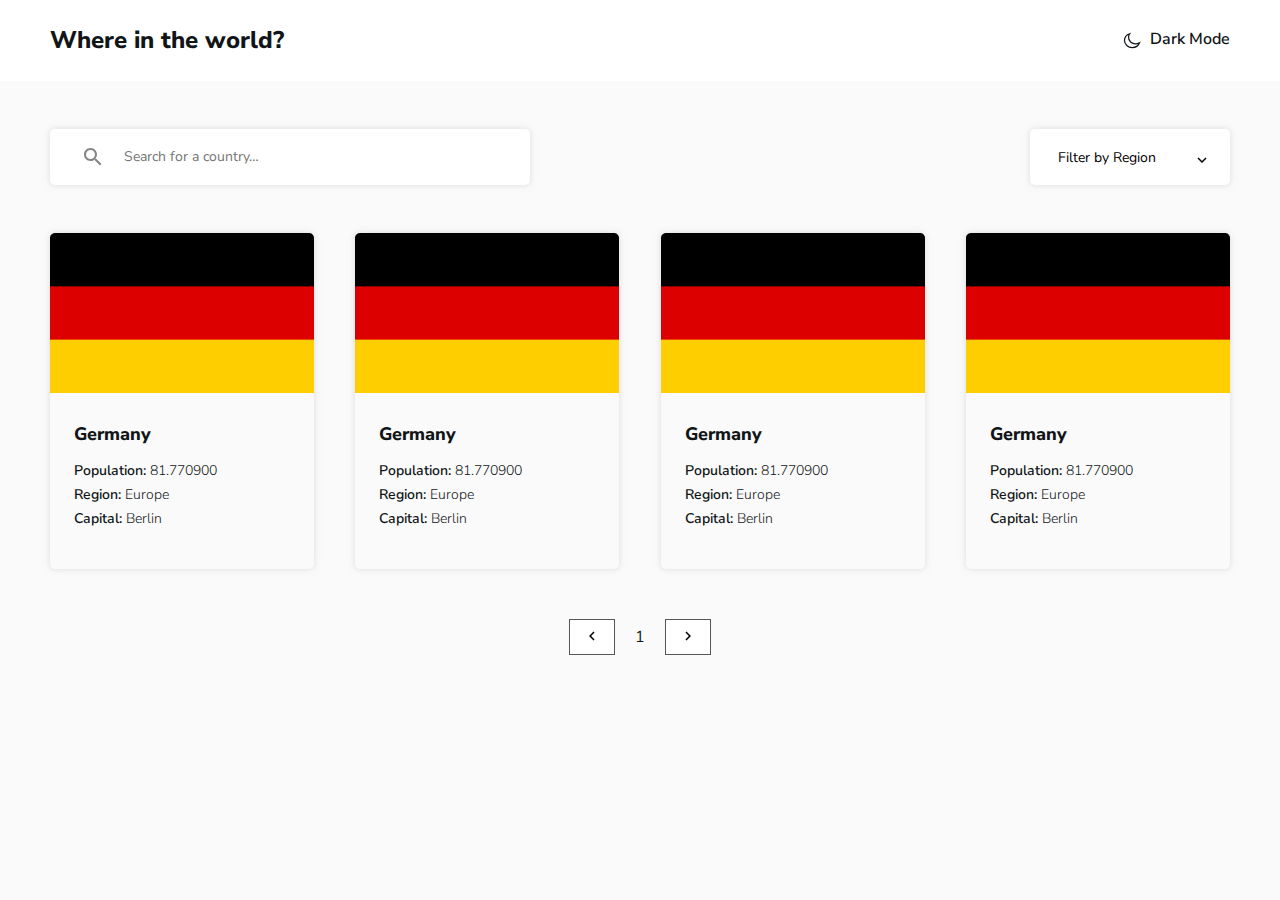
==== index.html @ d4387eb3 "Finish modes" ====
<!DOCTYPE html>
<html lang="en">
<head>
    <meta charset="UTF-8">
    <meta name="viewport" content="width=device-width, initial-scale=1.0">
    <link rel="stylesheet" href="css/normalize.css">
    <link rel="stylesheet" href="css/main.css">
    <title>rest-countries</title>
</head>
<body class="">
    <header class="header">
        <div class="container header-container">
            <h1 class="header__heading">Where in the world?</h1>

            <div class="header__modes js-header-modes">
                <img class="black-arrow" src="img/Group 3.svg" alt="light mode moon">
                <img class="white-arrow" src="img/Group 3 (1).svg" alt="light mode moon" style="display: none;">
                <p class="black-arrow">Dark Mode</p>
                <p class="white-arrow" style="display: none;">Light Mode</p>
            </div>
        </div>
    </header>

    <main>
        <section class="form">
            <div class="container">
                <form class="form__form">
                    <label class="form__label">
                        <input class="form__input" type="text" placeholder="Search for a country…">
                        <img class="black-arrow" src="img/icon-search-black.svg" alt="light mode searcha icon">
                        <img class="white-arrow" src="img/icon-search-white.svg" alt="light mode searcha icon" style="display: none;">
                    </label>

                    <div class="form__select-wrapper js-form__select-wrapper">
                        <img class="black-arrow" src="img/Group 2.svg" alt=""> 
                        <img class="white-arrow" src="img/Group 2.1.svg" alt="" style="display: none;">
                        <select class="form__select">
                            <option value="" disabled selected hidden>Filter by Region</option>
                            <option value="">Africa</option>
                            <option value="">America</option>
                        </select>
                    </div>
                </form>
            </div>

        </section>

        <section class="countries">
            <div class="container">
                <ul class="countries__list">
                    <li class="countries__item"> 
                        <img src="img/flag-germany.png" alt="flag">
                        <div class="countries__item-features-wrapper">
                            <h2 class="js-country-name">Germany</h2>
                            <p>Population: <span class="js-population">81.770900</span></p>
                            <p>Region: <span class="js-region">Europe</span></p>
                            <p>Capital: <span class="js-capital">Berlin</span></p>
                        </div>
                    </li>
                    <li class="countries__item"> 
                        <img src="img/flag-germany.png" alt="flag">
                        <div class="countries__item-features-wrapper">
                            <h2 class="js-country-name">Germany</h2>
                            <p>Population: <span class="js-population">81.770900</span></p>
                            <p>Region: <span class="js-region">Europe</span></p>
                            <p>Capital: <span class="js-capital">Berlin</span></p>
                        </div>
                    </li>
                    <li class="countries__item"> 
                        <img src="img/flag-germany.png" alt="flag">
                        <div class="countries__item-features-wrapper">
                            <h2 class="js-country-name">Germany</h2>
                            <p>Population: <span class="js-population">81.770900</span></p>
                            <p>Region: <span class="js-region">Europe</span></p>
                            <p>Capital: <span class="js-capital">Berlin</span></p>
                        </div>
                    </li>
                    <li class="countries__item"> 
                        <img src="img/flag-germany.png" alt="flag">
                        <div class="countries__item-features-wrapper">
                            <h2 class="js-country-name">Germany</h2>
                            <p>Population: <span class="js-population">81.770900</span></p>
                            <p>Region: <span class="js-region">Europe</span></p>
                            <p>Capital: <span class="js-capital">Berlin</span></p>
                        </div>
                    </li>
                </ul>
            </div>
        </section>
    </main>

    <footer class="footer">
        <div class="container footer__container">
            <button class="js-prev">
                <img class="black-arrow" src="img/Group 2.svg" alt=""> 
                <img class="white-arrow" src="img/Group 2.1.svg" alt="" style="display: none;">
            </button>
            <p>1</p>
            <button class="js-next">
                <img class="black-arrow" src="img/Group 2.svg" alt=""> 
                <img class="white-arrow" src="img/Group 2.1.svg" alt="" style="display: none;">
            </button>
        </div>
    </footer>
    
    <script src="js/utils.js"></script>
    <script src="js/main.js"></script>
</body>
</html>
---- css/main.css ----
*,
::before,
::after{
    box-sizing: border-box;
  }

  html {
    height: 100%;
  }
  
  body {
    height: 100%;
    margin: 0px;
    padding: 0px;
    display: flex;
    flex-direction: column;
    background-color: #fafafa;
    color:#111517;
    font-family: "Nunito Sans";
  }

  .main {
    flex-grow: 1;
  }
  
  ul, ol {
    list-style-type: none;
    margin: 0px;
    padding: 0px;
  }
  
  h1, h2, h3, h4, h5, h6, p {
    margin: 0px;
    padding: 0px;
  }

  a {
    text-decoration: none;
    color: black;
  }

  .container {
    max-width: 1200px;
    margin-right: auto;
    margin-left: auto;
    padding-left: 10px;
    padding-right: 10px;
  }

  .visually-hidden {
    position: absolute;
    width: 1px;
    height: 1px;
    margin: -1px;
    border: 0;
    padding: 0;
    
    white-space: nowrap;
    clip-path: inset(100%);
    clip: rect(0 0 0 0);
    overflow: hidden;
  }


/* FONTS START */
@font-face {
  font-display: swap; 
  font-family: 'Nunito Sans';
  font-style: normal;
  font-weight: 300;
  src: url('../fonts/nunito-sans-v15-latin-300.woff2') format('woff2');
}

@font-face {
    font-display: swap; 
    font-family: 'Nunito Sans';
    font-style: normal;
    font-weight: 400;
    src: url('../fonts/nunito-sans-v15-latin-regular.woff2') format('woff2'); 
  }

  @font-face {
    font-display: swap; 
    font-family: 'Nunito Sans';
    font-style: normal;
    font-weight: 600;
    src: url('../fonts/nunito-sans-v15-latin-600.woff2') format('woff2'); 
  }
  @font-face {
    font-display: swap;
    font-family: 'Nunito Sans';
    font-style: normal;
    font-weight: 800;
    src: url('../fonts/nunito-sans-v15-latin-800.woff2') format('woff2'); 
  }
/* FONTS END */


.header {
    background-color: #fff;
    margin-bottom: 48px;
}

  .header-container {
    padding-top: 24px;
    padding-bottom: 24px;
    display: flex;
    justify-content: space-between;
    align-items: center;

  }

  .header__heading {
    font-size: 24px;
    font-weight: 800;
    line-height: 32.74px;
    text-align: left;
  }

  .header__modes {
    display: flex;
    align-items: center;
    justify-content: center;
    gap: 8px;
    cursor: pointer;
  }

  .header__modes p {
    font-size: 16px;
    font-weight: 600;
    line-height: 21.82px;
    text-align: left;
  }

  .form {
    margin-bottom: 48px;
  }

  .form__form {
     display: flex;
     align-items: center;
     justify-content: space-between;
  }

  .form__label {
    position: relative;
    max-width: 480px;
    width: 100%;
    
  }

  .form__label img {
    position: absolute;
    top: 50%;
    transform: translateY(-50%);
    left: 34px;
  }

  .form__input {
    width: 100%;
    height: 56px;
    border-radius: 5px;
    background-color: #FFFFFF;
    padding: 20px 0px;
    box-shadow: 0px 0px 6px 0px rgba(204, 201, 201, 0.616);
    text-indent: 74px;

    font-size: 14px;
    font-weight: 400;
    line-height: 20px;
    text-align: left;
    color: #848484;
    border: none;
    outline: none;
  }

  .form__select-wrapper {
    position: relative;
    max-width: 200px;
    width: 100%;
  }

  .form__select-wrapper img  {
    position: absolute;
    top: calc(50% - 3px);
    right: 0px;
    background-color: white;
    padding-right: 22px;
}

.rotate {
    /* transform-origin: center; */
    transform: rotateX(3.142rad) !important;
  }

  .form__select {
    width: 100%;
    height: 56px;
    border-radius: 5px;
    background-color: #fff;
    border: none;
    outline: none;
    padding: 18px 24px;
    box-shadow: 0px 0px 6px 0px rgba(204, 201, 201, 0.616);

    font-size: 14px;
    font-weight: 400;
    line-height: 20px;
    text-align: left;
  }


  .countries {
    margin-bottom: 50px;
  }

  .countries__list {
    display: flex;
    justify-content: space-between;
    flex-wrap: wrap;
  }

  .countries__item {
    max-width: 264px;
    width: 100%;
    height: 336px;
    border-radius: 5px;
    box-shadow: 0px 0px 6px 0px rgba(204, 201, 201, 0.616);

    
  }

  .countries__item-features-wrapper {
    padding: 24px;
    padding-bottom: 38px;
  }
 

  .countries__item h2 {
    font-size: 18px;
    font-weight: 800;
    line-height: 26px;
    text-align: left;
    margin-bottom: 16px;
  }

  .countries__item p {
    font-size: 14px;
    font-weight: 600;
    line-height: 16px;
    text-align: left;
    margin-bottom: 8px;
  }

  .countries__item span {
    font-size: 14px;
    font-weight: 300;
    line-height: 16px;
    text-align: left;
  }

  .footer__container {
    display: flex;
    align-items: center;
    justify-content: center;
    gap: 20px;
  }

  .footer button {
    padding: 8px 16px;
    outline: none;
    background-color: white;
    border: 1px solid rgb(88, 85, 85);

  }


  .footer__container button:first-child img {
    transform: rotateZ(90deg);
  }

  .footer__container button:last-child img {
    transform: rotateZ(-90deg);
  }
  

.dark{
  background-color: #202C36;
  color:#fff;
}

.dark .header {
  background-color: #2b3844;
}

.dark .form__input {
  background-color: #2b3844;
  color: white !important;
  box-shadow: none;
}


.dark .form__input::placeholder {
  color: white;
}

.dark .form__select {
  background-color: #2b3844;
  color: white ;
  box-shadow: none;
}

.dark  .form__select-wrapper img {
  background-color: #2b3844; 
}

.dark .countries__item {
  box-shadow: 0px 0px 0px 0px;
  background-color: #2b3844;
}

.dark .footer button {
  background-color: #202C36;
  border: 1px solid rgb(255, 255, 255);
}

.dark .black-arrow {
  display: none;
}

.dark .white-arrow {
  display: block !important; 
}
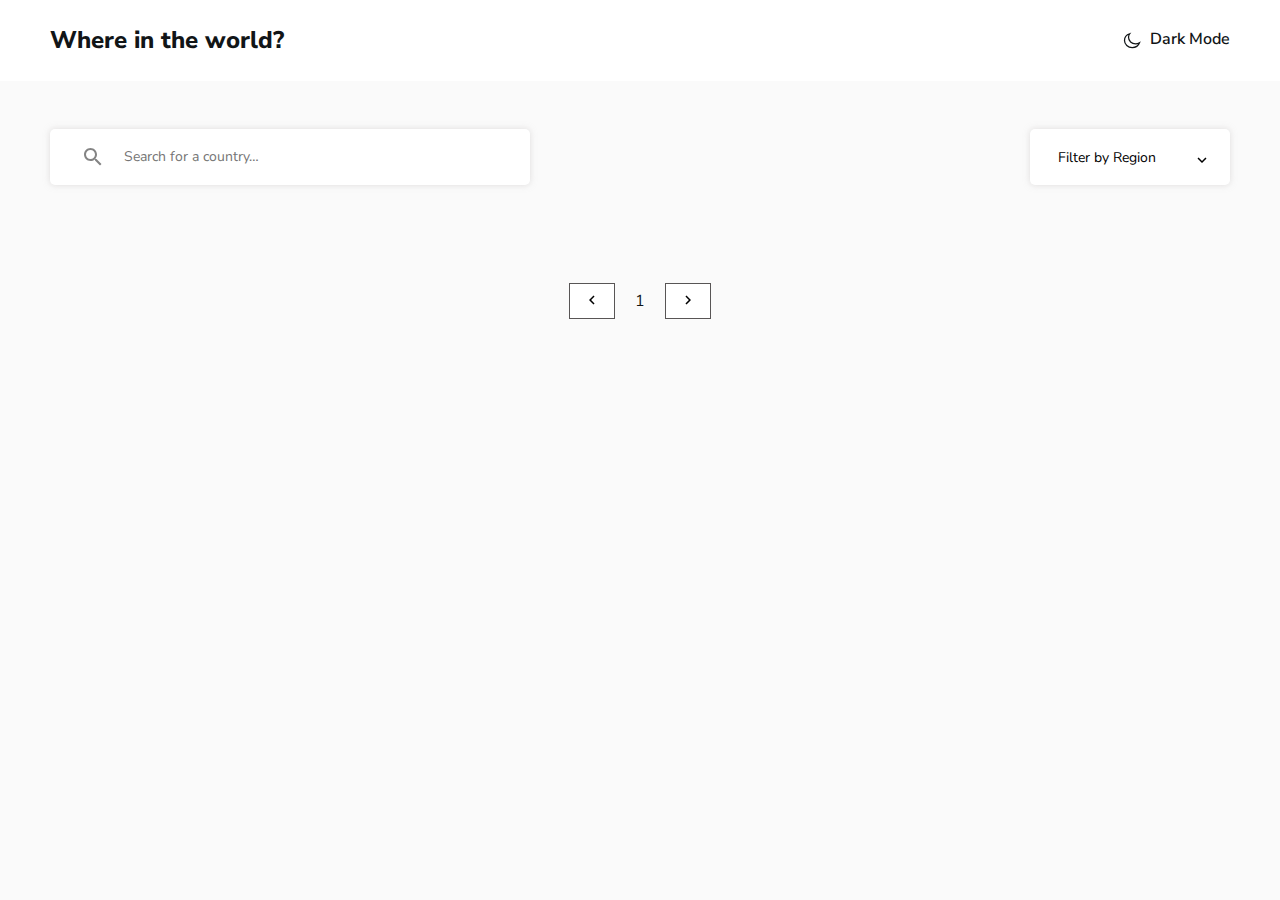
==== commit fb64d810: "Add search by region" ====
--- a/index.html
+++ b/index.html
@@ -24,9 +24,9 @@
     <main>
         <section class="form">
             <div class="container">
-                <form class="form__form">
+                <form class="form__form js-form">
                     <label class="form__label">
-                        <input class="form__input" type="text" placeholder="Search for a country…">
+                        <input class="form__input js-input" type="text" placeholder="Search for a country…">
                         <img class="black-arrow" src="img/icon-search-black.svg" alt="light mode searcha icon">
                         <img class="white-arrow" src="img/icon-search-white.svg" alt="light mode searcha icon" style="display: none;">
                     </label>
@@ -34,10 +34,15 @@
                     <div class="form__select-wrapper js-form__select-wrapper">
                         <img class="black-arrow" src="img/Group 2.svg" alt=""> 
                         <img class="white-arrow" src="img/Group 2.1.svg" alt="" style="display: none;">
-                        <select class="form__select">
+                        <select class="form__select js-select">
                             <option value="" disabled selected hidden>Filter by Region</option>
-                            <option value="">Africa</option>
-                            <option value="">America</option>
+                            <option value="all">All</option>
+                            <option value="africa">Africa</option>
+                            <option value="americas">Americas</option>
+                            <option value="antarctic">Antarctic</option>
+                            <option value="asia">Asia</option>
+                            <option value="europe">Europe</option>
+                            <option value="oceania">Oceania</option>
                         </select>
                     </div>
                 </form>
@@ -47,43 +52,18 @@
 
         <section class="countries">
             <div class="container">
-                <ul class="countries__list">
-                    <li class="countries__item"> 
-                        <img src="img/flag-germany.png" alt="flag">
-                        <div class="countries__item-features-wrapper">
-                            <h2 class="js-country-name">Germany</h2>
-                            <p>Population: <span class="js-population">81.770900</span></p>
-                            <p>Region: <span class="js-region">Europe</span></p>
-                            <p>Capital: <span class="js-capital">Berlin</span></p>
-                        </div>
-                    </li>
-                    <li class="countries__item"> 
-                        <img src="img/flag-germany.png" alt="flag">
-                        <div class="countries__item-features-wrapper">
-                            <h2 class="js-country-name">Germany</h2>
-                            <p>Population: <span class="js-population">81.770900</span></p>
-                            <p>Region: <span class="js-region">Europe</span></p>
-                            <p>Capital: <span class="js-capital">Berlin</span></p>
-                        </div>
-                    </li>
-                    <li class="countries__item"> 
-                        <img src="img/flag-germany.png" alt="flag">
-                        <div class="countries__item-features-wrapper">
-                            <h2 class="js-country-name">Germany</h2>
-                            <p>Population: <span class="js-population">81.770900</span></p>
-                            <p>Region: <span class="js-region">Europe</span></p>
-                            <p>Capital: <span class="js-capital">Berlin</span></p>
-                        </div>
-                    </li>
-                    <li class="countries__item"> 
-                        <img src="img/flag-germany.png" alt="flag">
-                        <div class="countries__item-features-wrapper">
-                            <h2 class="js-country-name">Germany</h2>
-                            <p>Population: <span class="js-population">81.770900</span></p>
-                            <p>Region: <span class="js-region">Europe</span></p>
-                            <p>Capital: <span class="js-capital">Berlin</span></p>
-                        </div>
-                    </li>
+                <ul class="countries__list js-countries-list">
+                   <template class="js-country-item-template">
+                        <li class="countries__item"> 
+                            <img class="js-flag" src="img/flag-germany.png" alt="flag">
+                            <div class="countries__item-features-wrapper">
+                                <h2 class="js-country-name">Germany</h2>
+                                <p>Population: <span class="js-population">81.770900</span></p>
+                                <p>Region: <span class="js-region">Europe</span></p>
+                                <p>Capital: <span class="js-capital">Berlin</span></p>
+                            </div>
+                        </li>
+                   </template>
                 </ul>
             </div>
         </section>
--- a/css/main.css
+++ b/css/main.css
@@ -189,7 +189,6 @@
 }
 
 .rotate {
-    /* transform-origin: center; */
     transform: rotateX(3.142rad) !important;
   }
 
@@ -218,6 +217,7 @@
     display: flex;
     justify-content: space-between;
     flex-wrap: wrap;
+    gap: 40px;
   }
 
   .countries__item {
@@ -228,6 +228,15 @@
     box-shadow: 0px 0px 6px 0px rgba(204, 201, 201, 0.616);
 
     
+  }
+
+  .countries__item img {
+    width: 100%;
+    height: 160px;
+    object-fit: cover;
+    border-radius: 5px 5px 0px 0px;
+
+
   }
 
   .countries__item-features-wrapper {
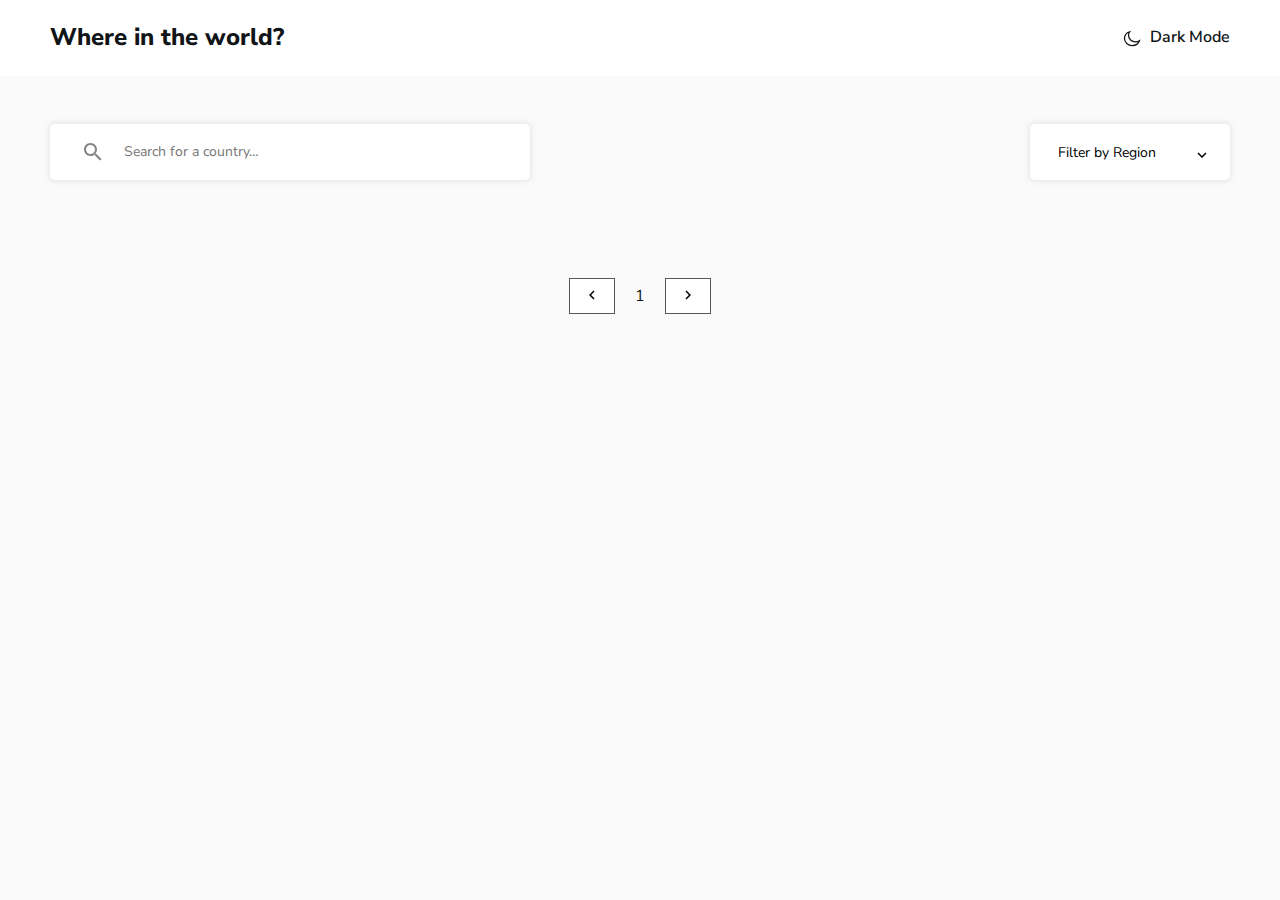
==== commit c118c7f0: "Fishish pagination" ====
--- a/index.html
+++ b/index.html
@@ -70,15 +70,15 @@
     </main>
 
     <footer class="footer">
-        <div class="container footer__container">
+        <div class="container footer__container js-prev-next-btns">
             <button class="js-prev">
-                <img class="black-arrow" src="img/Group 2.svg" alt=""> 
-                <img class="white-arrow" src="img/Group 2.1.svg" alt="" style="display: none;">
+                <img class="black-arrow js-prev" src="img/Group 2.svg" alt=""> 
+                <img class="white-arrow js-prev" src="img/Group 2.1.svg" alt="" style="display: none;">
             </button>
-            <p>1</p>
+            <p class="js-current-page">1</p>
             <button class="js-next">
-                <img class="black-arrow" src="img/Group 2.svg" alt=""> 
-                <img class="white-arrow" src="img/Group 2.1.svg" alt="" style="display: none;">
+                <img class="black-arrow js-next" src="img/Group 2.svg" alt=""> 
+                <img class="white-arrow js-next" src="img/Group 2.1.svg" alt="" style="display: none;">
             </button>
         </div>
     </footer>
--- a/css/main.css
+++ b/css/main.css
@@ -107,13 +107,11 @@
     display: flex;
     justify-content: space-between;
     align-items: center;
-
   }
 
   .header__heading {
     font-size: 24px;
     font-weight: 800;
-    line-height: 32.74px;
     text-align: left;
   }
 
@@ -268,6 +266,10 @@
     text-align: left;
   }
 
+  .footer {
+    padding-bottom: 70px;
+  }
+
   .footer__container {
     display: flex;
     align-items: center;
@@ -280,6 +282,7 @@
     outline: none;
     background-color: white;
     border: 1px solid rgb(88, 85, 85);
+    cursor: pointer;
 
   }
 
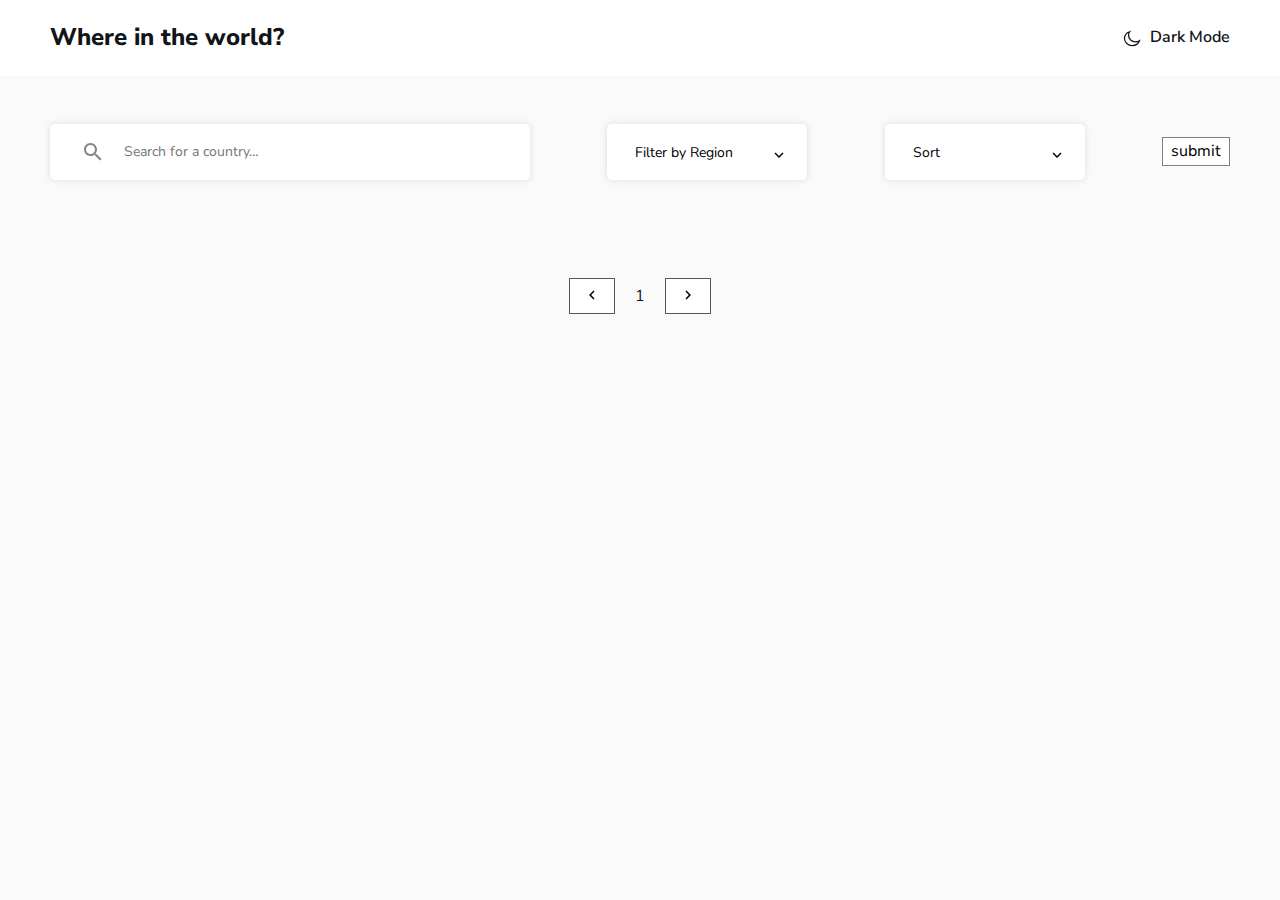
==== commit 6e7fc79e: "Add submit button and sorint side" ====
--- a/index.html
+++ b/index.html
@@ -45,6 +45,21 @@
                             <option value="oceania">Oceania</option>
                         </select>
                     </div>
+
+                    <div class="form__select-wrapper js-form__select-wrapper">
+                        <img class="black-arrow" src="img/Group 2.svg" alt=""> 
+                        <img class="white-arrow" src="img/Group 2.1.svg" alt="" style="display: none;">
+                        <select class="form__select js-select">
+                            <option value="" disabled selected hidden>Sort</option>
+                            <option value="all">All</option>
+                            <option value="a-z">A-Z</option>
+                            <option value="z-a">Z-A</option>
+                            <option value="1-9">Low to high</option>
+                            <option value="9-1">High to low</option>
+                        </select>
+                    </div>
+                     
+                    <button class="form__submit">submit</button>
                 </form>
             </div>
 
--- a/css/main.css
+++ b/css/main.css
@@ -206,6 +206,19 @@
     text-align: left;
   }
 
+  .form__submit {
+    background-color: #FFFFFF;
+    outline: none;
+    cursor: pointer;
+    border: 1px solid gray;
+    padding: 4px 8px; 
+  }
+
+  .dark .form__submit {
+    background-color: #2b3844;
+    color: white;
+  }
+
 
   .countries {
     margin-bottom: 50px;
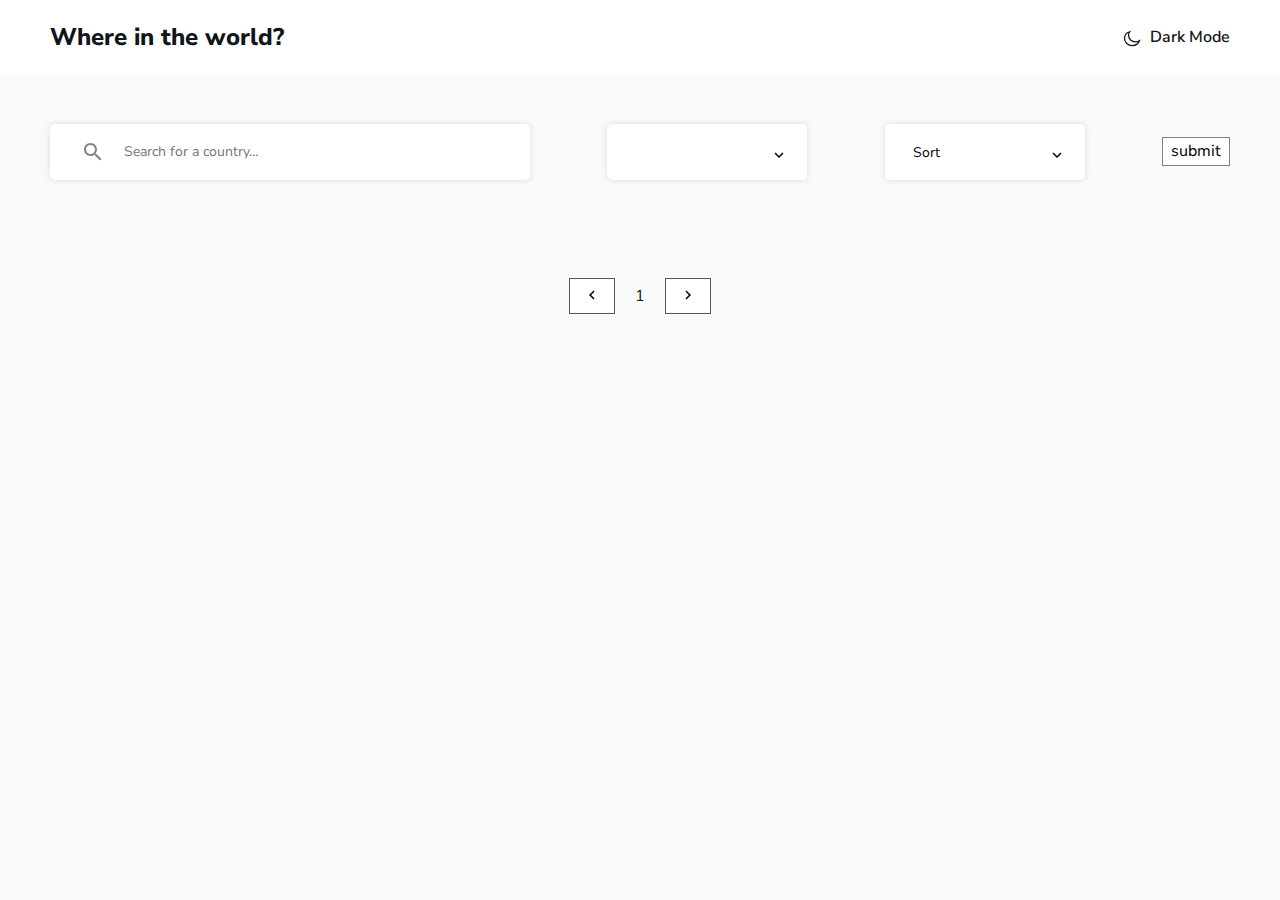
==== commit a3f8ae29: "Add min css" ====
--- a/index.html
+++ b/index.html
@@ -4,7 +4,7 @@
     <meta charset="UTF-8">
     <meta name="viewport" content="width=device-width, initial-scale=1.0">
     <link rel="stylesheet" href="css/normalize.css">
-    <link rel="stylesheet" href="css/main.css">
+    <link rel="stylesheet" href="css/main.min.css">
     <title>rest-countries</title>
 </head>
 <body class="">
@@ -35,7 +35,7 @@
                         <img class="black-arrow" src="img/Group 2.svg" alt=""> 
                         <img class="white-arrow" src="img/Group 2.1.svg" alt="" style="display: none;">
                         <select class="form__select js-select">
-                            <option value="" disabled selected hidden>Filter by Region</option>
+                            <option value="all" disabled selected hidden>Filter by Region</option>
                             <option value="all">All</option>
                             <option value="africa">Africa</option>
                             <option value="americas">Americas</option>
@@ -49,9 +49,9 @@
                     <div class="form__select-wrapper js-form__select-wrapper">
                         <img class="black-arrow" src="img/Group 2.svg" alt=""> 
                         <img class="white-arrow" src="img/Group 2.1.svg" alt="" style="display: none;">
-                        <select class="form__select js-select">
+                        <select class="form__select js-sort">
                             <option value="" disabled selected hidden>Sort</option>
-                            <option value="all">All</option>
+                            <option >All</option>
                             <option value="a-z">A-Z</option>
                             <option value="z-a">Z-A</option>
                             <option value="1-9">Low to high</option>
@@ -67,9 +67,9 @@
 
         <section class="countries">
             <div class="container">
-                <ul class="countries__list js-countries-list">
+                <ul class="countries__list js-countries-list js-parent">
                    <template class="js-country-item-template">
-                        <li class="countries__item"> 
+                        <li class="countries__item js-item"> 
                             <img class="js-flag" src="img/flag-germany.png" alt="flag">
                             <div class="countries__item-features-wrapper">
                                 <h2 class="js-country-name">Germany</h2>
@@ -77,6 +77,7 @@
                                 <p>Region: <span class="js-region">Europe</span></p>
                                 <p>Capital: <span class="js-capital">Berlin</span></p>
                             </div>
+                            <!-- <div class="js-item countries-item-surface"></div> -->
                         </li>
                    </template>
                 </ul>
--- a/css/main.min.css
+++ b/css/main.min.css
@@ -0,0 +1 @@
+body,html{height:100%}body,h1,h2,h3,h4,h5,h6,ol,p,ul{margin:0;padding:0}*,::after,::before{box-sizing:border-box}body{display:flex;flex-direction:column;background-color:#fafafa;color:#111517;font-family:"Nunito Sans"}.main{flex-grow:1}ol,ul{list-style-type:none}a{text-decoration:none;color:#000}.container{max-width:1200px;margin-right:auto;margin-left:auto;padding-left:10px;padding-right:10px}.visually-hidden{position:absolute;width:1px;height:1px;margin:-1px;border:0;padding:0;white-space:nowrap;clip-path:inset(100%);clip:rect(0 0 0 0);overflow:hidden}.form,.header{margin-bottom:48px}@font-face{font-display:swap;font-family:'Nunito Sans';font-style:normal;font-weight:300;src:url('../fonts/nunito-sans-v15-latin-300.woff2') format('woff2')}@font-face{font-display:swap;font-family:'Nunito Sans';font-style:normal;font-weight:400;src:url('../fonts/nunito-sans-v15-latin-regular.woff2') format('woff2')}@font-face{font-display:swap;font-family:'Nunito Sans';font-style:normal;font-weight:600;src:url('../fonts/nunito-sans-v15-latin-600.woff2') format('woff2')}@font-face{font-display:swap;font-family:'Nunito Sans';font-style:normal;font-weight:800;src:url('../fonts/nunito-sans-v15-latin-800.woff2') format('woff2')}.header{background-color:#fff}.header-container{padding-top:24px;padding-bottom:24px;display:flex;justify-content:space-between;align-items:center}.header__heading{font-size:24px;font-weight:800;text-align:left}.form__input,.form__select{height:56px;background-color:#fff;font-size:14px;font-weight:400;line-height:20px;width:100%;text-align:left;outline:0;box-shadow:0 0 6px 0 rgba(204,201,201,.616)}.header__modes{display:flex;align-items:center;justify-content:center;gap:8px;cursor:pointer}.header__modes p{font-size:16px;font-weight:600;line-height:21.82px;text-align:left}.form__form{display:flex;align-items:center;justify-content:space-between}.form__label{position:relative;max-width:480px;width:100%}.form__label img{position:absolute;top:50%;transform:translateY(-50%);left:34px}.form__input{border-radius:5px;padding:20px 0;text-indent:74px;color:#848484;border:none}.form__select-wrapper{position:relative;max-width:200px;width:100%}.form__select-wrapper img{position:absolute;top:calc(50% - 3px);right:0;background-color:#fff;padding-right:22px;z-index:999}.rotate{transform:rotateX(3.142rad)!important}.form__select{border-radius:5px;border:none;padding:18px 24px}.form__submit,i{padding:4px 8px;background-color:#fff}.form__submit{outline:0;cursor:pointer;border:1px solid gray}.dark .form__submit{background-color:#2b3844;color:#fff}.countries{margin-bottom:50px}.countries__list{display:flex;justify-content:space-between;flex-wrap:wrap;gap:40px}.countries__item{max-width:264px;width:100%;height:336px;border-radius:5px;box-shadow:0 0 6px 0 rgba(204,201,201,.616);position:relative}.countries-item-surface{position:absolute;top:0;left:0;bottom:0;right:0;background-color:transparent;z-index:99}.countries__item img{width:100%;height:160px;object-fit:cover;border-radius:5px 5px 0 0}.countries__item-features-wrapper{padding:24px 24px 38px}.countries__item h2{font-size:18px;font-weight:800;line-height:26px;text-align:left;margin-bottom:16px}.countries__item p,.country-info p{font-size:14px;font-weight:600;line-height:16px;text-align:left;margin-bottom:8px}.countries__item span,.country-info span{font-size:14px;font-weight:300;line-height:16px;text-align:left}.footer{padding-bottom:70px}.footer__container{display:flex;align-items:center;justify-content:center;gap:20px}.footer button{padding:8px 16px;outline:0;background-color:#fff;border:1px solid #585555;cursor:pointer}.dark .countries__item,.dark .form__input,.dark .form__select,.dark .form__select-wrapper img,.dark .header,.dark i{background-color:#2b3844}.footer__container button:first-child img{transform:rotateZ(90deg)}.footer__container button:last-child img{transform:rotateZ(-90deg)}.hero{margin-bottom:80px}.hero__back-btn{width:100px;display:flex;align-items:center;justify-content:center;gap:5px;padding:5px 10px}.country-info__container{display:flex;align-items:center;justify-content:center}.country-info__img{max-width:460px;width:100%;height:301px;margin-right:120px;border-radius:5px}.country-info__heading{margin-bottom:23px}.country-info__right-side{max-width:498px;width:100%}.country-info__info-wrapper{width:100%;display:flex;flex-wrap:wrap;align-items:start;justify-content:space-between}.country-info__border{display:flex;align-items:center;gap:5px;justify-content:start;flex-wrap:wrap}i{font-style:normal;box-shadow:0 0 6px 0 rgba(204,201,201,.616)}.dark i{box-shadow:none}.dark{background-color:#202c36;color:#fff}.dark .form__input{color:#fff!important;box-shadow:none}.dark .form__input::placeholder{color:#fff}.dark .form__select{color:#fff;box-shadow:none}.dark .countries__item{box-shadow:0 0}.dark .footer button{background-color:#202c36;border:1px solid #fff}.dark .black-arrow{display:none}.dark .white-arrow{display:block!important}